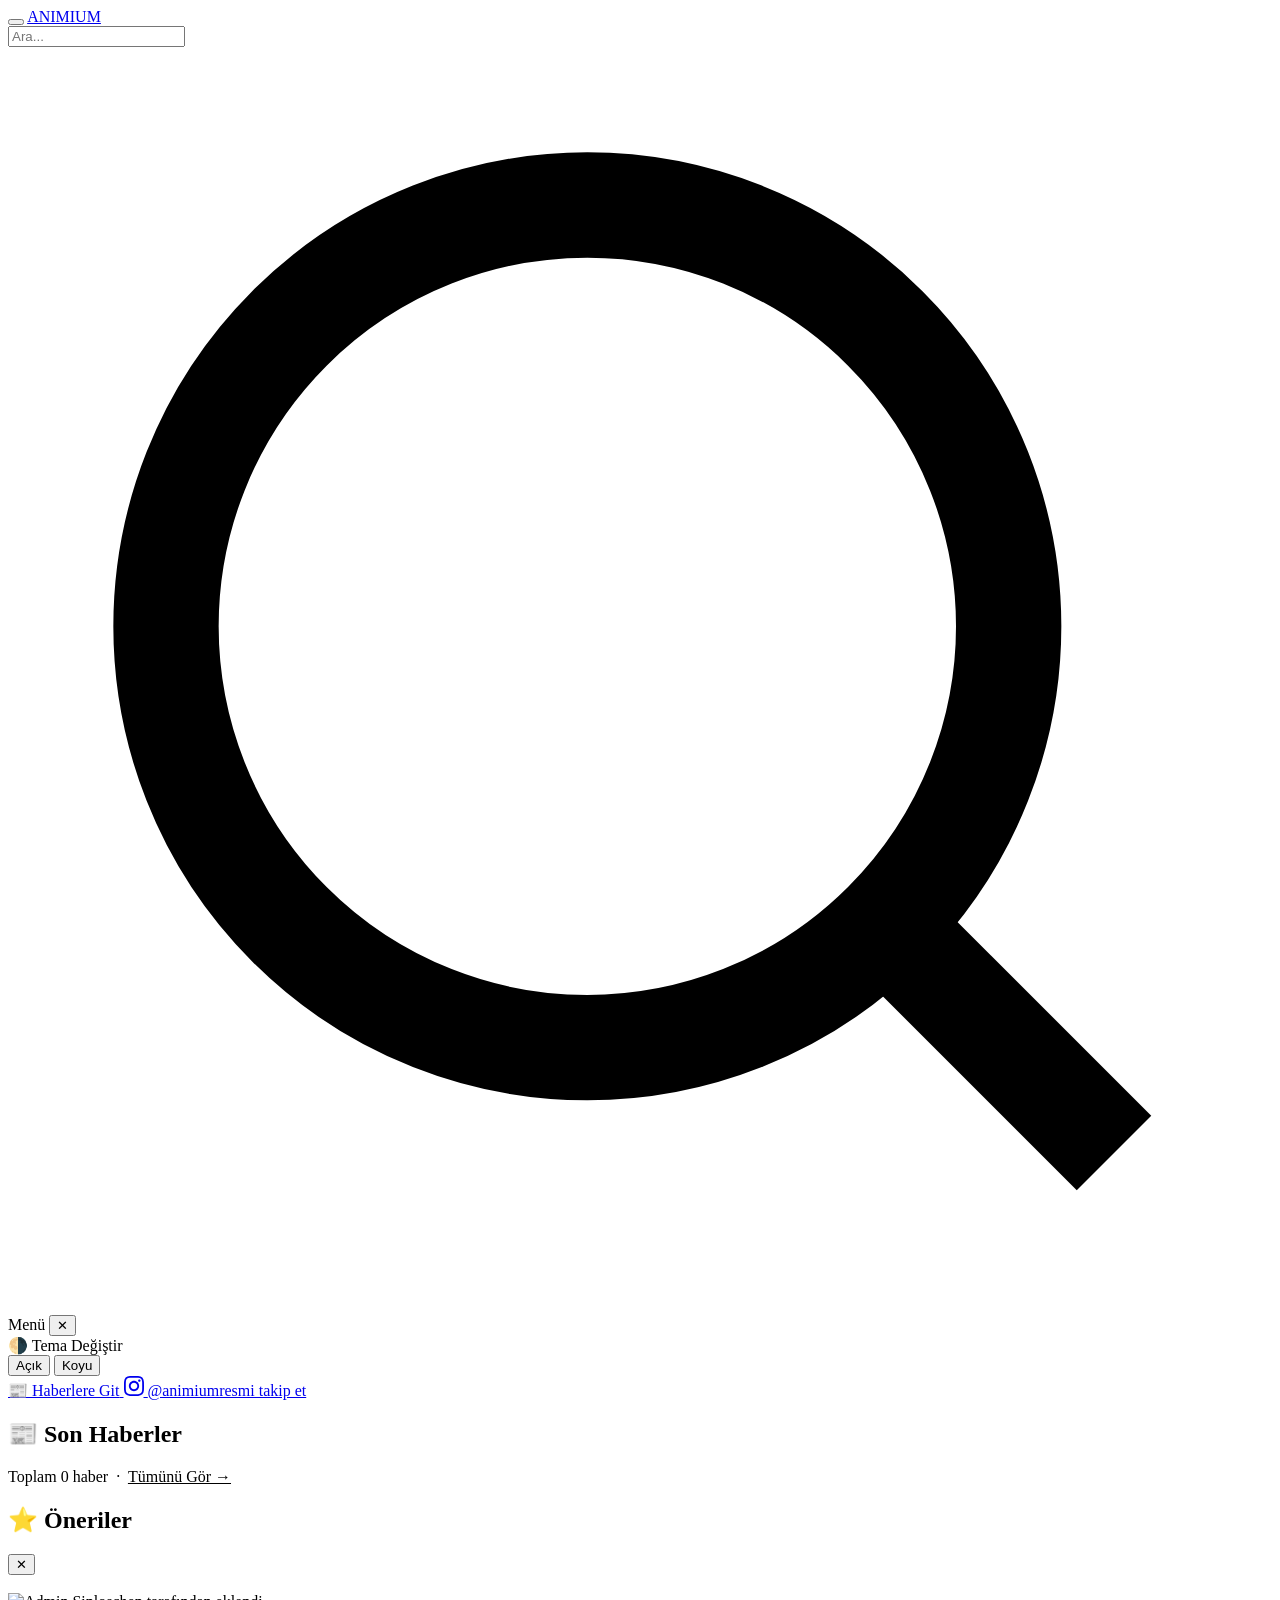
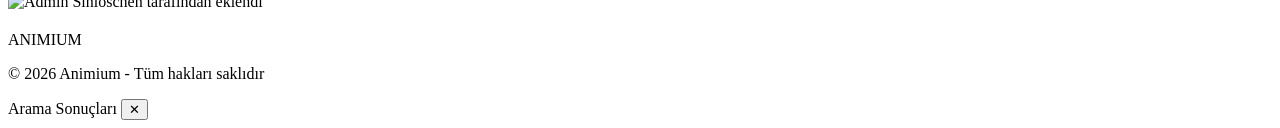
==== index.html @ d6267547 "Add files via upload" ====
<!DOCTYPE html>
<html lang="tr">
<head>
    <meta charset="UTF-8">
    <meta name="viewport" content="width=device-width, initial-scale=1.0">
    <title>Animium - Anime Haber Portalı</title>
    <link rel="preconnect" href="[fonts.googleapis.com](https://fonts.googleapis.com)">
    <link rel="preconnect" href="[fonts.gstatic.com](https://fonts.gstatic.com)" crossorigin>
    <link href="[fonts.googleapis.com](https://fonts.googleapis.com/css2?family=Righteous&family=Poppins:wght@300;400;500;600;700&display=swap)" rel="stylesheet">
    <link rel="stylesheet" href="css/style.css">
</head>
<body>
    <!-- Navbar -->
    <nav class="navbar" id="navbar">
        <button class="hamburger" id="hamburgerBtn" aria-label="Menü">
            <span></span>
            <span></span>
            <span></span>
        </button>
        
        <a href="index.html" class="logo">ANIMIUM</a>
        
        <div class="search-box">
            <input type="text" id="searchInput" placeholder="Ara...">
            <svg class="search-icon" viewBox="0 0 24 24" fill="none" stroke="currentColor" stroke-width="2">
                <circle cx="11" cy="11" r="8"></circle>
                <path d="m21 21-4.35-4.35"></path>
            </svg>
        </div>
    </nav>

    <!-- Hamburger Menü -->
    <div class="menu-overlay" id="menuOverlay"></div>
    <aside class="side-menu" id="sideMenu">
        <div class="menu-header">
            <span class="menu-title">Menü</span>
            <button class="close-menu" id="closeMenu">✕</button>
        </div>
        <div class="menu-content">
            <div class="menu-item theme-toggle">
                <span class="menu-icon">🌗</span>
                <span>Tema Değiştir</span>
                <div class="theme-buttons">
                    <button class="theme-btn" data-theme="light">Açık</button>
                    <button class="theme-btn" data-theme="dark">Koyu</button>
                </div>
            </div>
            <a href="haberler.html" class="menu-item">
                <span class="menu-icon">📰</span>
                <span>Haberlere Git</span>
            </a>
            <a href="[instagram.com](https://instagram.com/animiumresmi)" target="_blank" class="menu-item instagram-link">
                <span class="menu-icon">
                    <svg viewBox="0 0 24 24" fill="currentColor" width="20" height="20">
                        <path d="M12 2.163c3.204 0 3.584.012 4.85.07 3.252.148 4.771 1.691 4.919 4.919.058 1.265.069 1.645.069 4.849 0 3.205-.012 3.584-.069 4.849-.149 3.225-1.664 4.771-4.919 4.919-1.266.058-1.644.07-4.85.07-3.204 0-3.584-.012-4.849-.07-3.26-.149-4.771-1.699-4.919-4.92-.058-1.265-.07-1.644-.07-4.849 0-3.204.013-3.583.07-4.849.149-3.227 1.664-4.771 4.919-4.919 1.266-.057 1.645-.069 4.849-.069zm0-2.163c-3.259 0-3.667.014-4.947.072-4.358.2-6.78 2.618-6.98 6.98-.059 1.281-.073 1.689-.073 4.948 0 3.259.014 3.668.072 4.948.2 4.358 2.618 6.78 6.98 6.98 1.281.058 1.689.072 4.948.072 3.259 0 3.668-.014 4.948-.072 4.354-.2 6.782-2.618 6.979-6.98.059-1.28.073-1.689.073-4.948 0-3.259-.014-3.667-.072-4.947-.196-4.354-2.617-6.78-6.979-6.98-1.281-.059-1.69-.073-4.949-.073zm0 5.838c-3.403 0-6.162 2.759-6.162 6.162s2.759 6.163 6.162 6.163 6.162-2.759 6.162-6.163c0-3.403-2.759-6.162-6.162-6.162zm0 10.162c-2.209 0-4-1.79-4-4 0-2.209 1.791-4 4-4s4 1.791 4 4c0 2.21-1.791 4-4 4zm6.406-11.845c-.796 0-1.441.645-1.441 1.44s.645 1.44 1.441 1.44c.795 0 1.439-.645 1.439-1.44s-.644-1.44-1.439-1.44z"/>
                    </svg>
                </span>
                <span>@animiumresmi takip et</span>
            </a>
        </div>
    </aside>

    <!-- Hero Slider -->
    <section class="hero-slider" id="heroSlider">
        <div class="slider-container" id="sliderContainer">
            <!-- JS ile doldurulacak -->
        </div>
        <div class="slider-dots" id="sliderDots"></div>
    </section>

    <!-- Son Haberler -->
    <section class="section">
        <h2 class="section-title">
            <span class="title-icon">📰</span>
            Son Haberler
        </h2>
        <!-- Kategori filtre butonları (JS tarafından doldurulur) -->
        <div class="kategori-filtre" id="kategoriFiltre"></div>
        <div class="haberler-scroll" id="sonHaberler">
            <!-- JS ile doldurulacak -->
        </div>
        <div class="haber-count">
            Toplam <span id="haberSayisi">0</span> haber &nbsp;·&nbsp;
            <a href="haberler.html" style="color:inherit;text-decoration:underline;">Tümünü Gör →</a>
        </div>
    </section>

    <!-- Öneriler -->
    <section class="section oneriler-section">
        <h2 class="section-title">
            <span class="title-icon">⭐</span>
            Öneriler
        </h2>
        <div class="oneriler-grid" id="onerilerGrid">
            <!-- JS ile doldurulacak -->
        </div>
    </section>

    <!-- Haber Detay Modal -->
    <div class="detail-modal" id="detailModal">
        <div class="detail-content">
            <button class="close-detail" id="closeDetail">✕</button>
            <div class="detail-image">
                <img id="detailImage" src="" alt="">
            </div>
            <div class="detail-body">
                <div class="detail-meta">
                    <img src="https://i.pinimg.com/736x/25/16/26/251626449a9effd2ca0423f8dfc32981.jpg" alt="Admin" class="admin-avatar">
                    <span class="admin-name">Sinloschen
                         tarafından eklendi</span>
                </div>
                <h2 id="detailTitle"></h2>
                <span class="detail-category" id="detailCategory"></span>
                <span class="detail-date" id="detailDate"></span>
                <div class="detail-text" id="detailText"></div>
            </div>
        </div>
    </div>

    <!-- Footer -->
    <footer class="footer">
        <div class="footer-content">
            <span class="footer-logo">ANIMIUM</span>
            <p>© 2026 Animium - Tüm hakları saklıdır</p>
        </div>
    </footer>

    <!-- Arama Sonuçları Modal -->
    <div class="search-results-modal" id="searchResultsModal">
        <div class="search-results-container">
            <div class="search-results-header">
                <span>Arama Sonuçları</span>
                <button class="close-search" id="closeSearch">✕</button>
            </div>
            <div class="search-results-list" id="searchResultsList"></div>
        </div>
    </div>

    <script src="js/data.js"></script>
    <script src="js/main.js"></script>
</body>
</html>
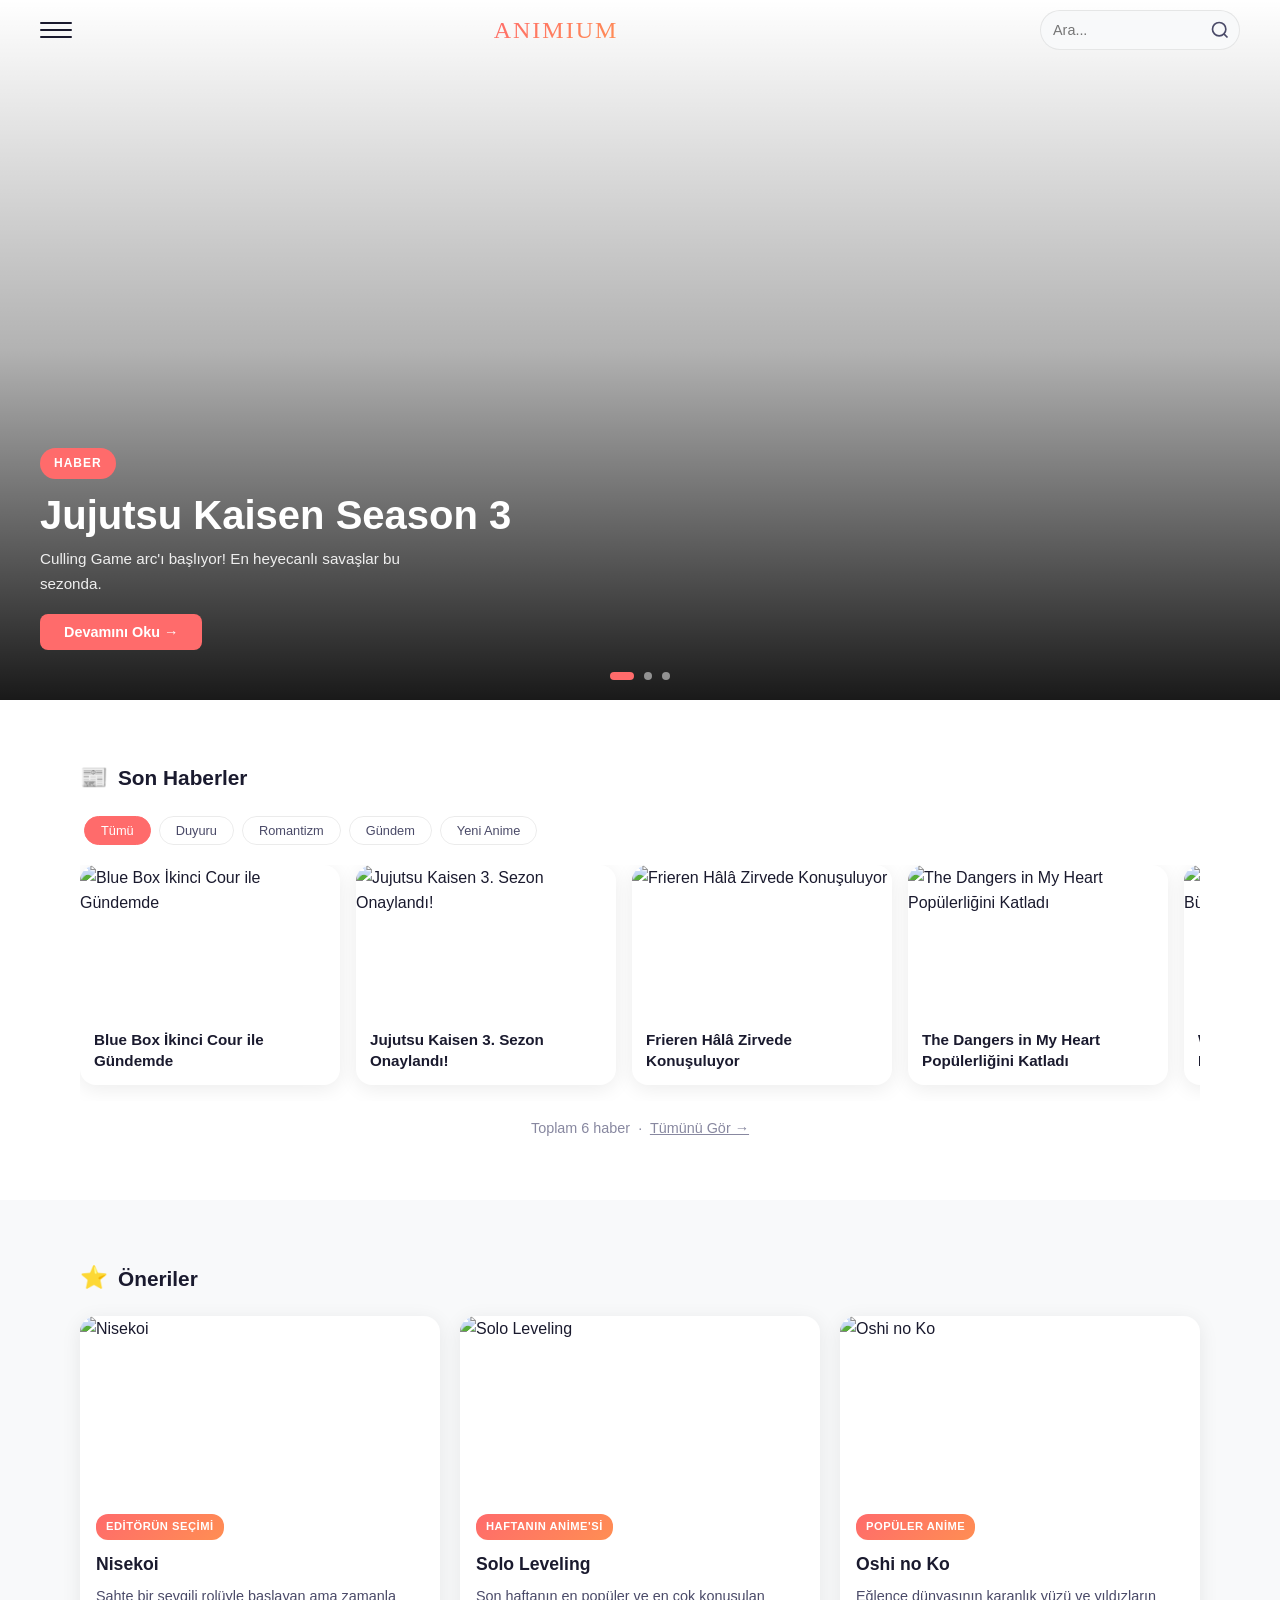
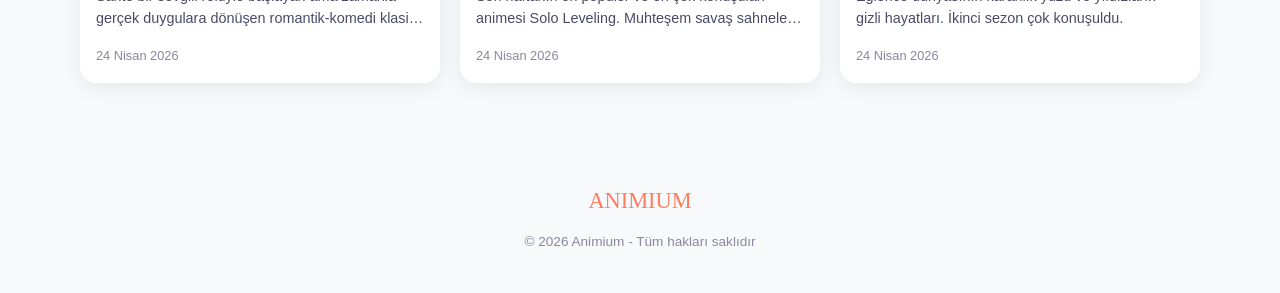
==== commit b91a5f28: "Update index.html" ====
--- a/index.html
+++ b/index.html
@@ -7,7 +7,7 @@
     <link rel="preconnect" href="[fonts.googleapis.com](https://fonts.googleapis.com)">
     <link rel="preconnect" href="[fonts.gstatic.com](https://fonts.gstatic.com)" crossorigin>
     <link href="[fonts.googleapis.com](https://fonts.googleapis.com/css2?family=Righteous&family=Poppins:wght@300;400;500;600;700&display=swap)" rel="stylesheet">
-    <link rel="stylesheet" href="css/style.css">
+    <link rel="stylesheet" href="style.css">
 </head>
 <body>
     <!-- Navbar -->
@@ -136,7 +136,7 @@
         </div>
     </div>
 
-    <script src="js/data.js"></script>
-    <script src="js/main.js"></script>
+    <script src="data.js"></script>
+    <script src="main.js"></script>
 </body>
-</html>+</html>
--- a/style.css
+++ b/style.css
@@ -0,0 +1,1107 @@
+/* css/style.css */
+
+/* ==================== CSS VARIABLES ==================== */
+:root {
+    /* Light Theme (Default) */
+    --bg-primary: #ffffff;
+    --bg-secondary: #f8f9fa;
+    --bg-card: #ffffff;
+    --text-primary: #1a1a2e;
+    --text-secondary: #4a4a68;
+    --text-muted: #8888a0;
+    --accent: #ff6b6b;
+    --accent-hover: #ff5252;
+    --accent-gradient: linear-gradient(135deg, #ff6b6b 0%, #ff8e53 100%);
+    --border: rgba(0, 0, 0, 0.08);
+    --shadow: 0 4px 20px rgba(0, 0, 0, 0.08);
+    --shadow-hover: 0 8px 30px rgba(0, 0, 0, 0.12);
+    --navbar-bg: rgba(255, 255, 255, 0.8);
+    --navbar-blur: blur(20px);
+    --overlay: rgba(0, 0, 0, 0.5);
+}
+
+[data-theme="dark"] {
+    --bg-primary: #0f0f1a;
+    --bg-secondary: #1a1a2e;
+    --bg-card: #16162a;
+    --text-primary: #ffffff;
+    --text-secondary: #b8b8d0;
+    --text-muted: #6868a0;
+    --accent: #ff6b6b;
+    --accent-hover: #ff8585;
+    --border: rgba(255, 255, 255, 0.08);
+    --shadow: 0 4px 20px rgba(0, 0, 0, 0.3);
+    --shadow-hover: 0 8px 30px rgba(0, 0, 0, 0.4);
+    --navbar-bg: rgba(15, 15, 26, 0.85);
+    --overlay: rgba(0, 0, 0, 0.7);
+}
+
+/* ==================== RESET & BASE ==================== */
+*, *::before, *::after {
+    margin: 0;
+    padding: 0;
+    box-sizing: border-box;
+}
+
+html {
+    scroll-behavior: smooth;
+    -webkit-tap-highlight-color: transparent;
+}
+
+body {
+    font-family: 'Poppins', -apple-system, BlinkMacSystemFont, sans-serif;
+    background-color: var(--bg-primary);
+    color: var(--text-primary);
+    line-height: 1.6;
+    overflow-x: hidden;
+    transition: background-color 0.3s ease, color 0.3s ease;
+}
+
+a {
+    text-decoration: none;
+    color: inherit;
+}
+
+img {
+    max-width: 100%;
+    height: auto;
+    display: block;
+}
+
+button {
+    font-family: inherit;
+    cursor: pointer;
+    border: none;
+    background: none;
+}
+
+/* ==================== NAVBAR ==================== */
+.navbar {
+    position: fixed;
+    top: 0;
+    left: 0;
+    right: 0;
+    height: 60px;
+    display: flex;
+    align-items: center;
+    justify-content: space-between;
+    padding: 0 16px;
+    z-index: 1000;
+    transition: all 0.3s ease;
+    background: transparent;
+}
+
+.navbar.scrolled {
+    background: var(--navbar-bg);
+    backdrop-filter: var(--navbar-blur);
+    -webkit-backdrop-filter: var(--navbar-blur);
+    box-shadow: 0 2px 20px rgba(0, 0, 0, 0.1);
+}
+
+.hamburger {
+    width: 32px;
+    height: 24px;
+    display: flex;
+    flex-direction: column;
+    justify-content: space-between;
+    padding: 4px 0;
+}
+
+.hamburger span {
+    display: block;
+    width: 100%;
+    height: 2px;
+    background: var(--text-primary);
+    border-radius: 2px;
+    transition: all 0.3s ease;
+}
+
+.hamburger.active span:nth-child(1) {
+    transform: rotate(45deg) translate(5px, 5px);
+}
+
+.hamburger.active span:nth-child(2) {
+    opacity: 0;
+}
+
+.hamburger.active span:nth-child(3) {
+    transform: rotate(-45deg) translate(6px, -6px);
+}
+
+.logo {
+    font-family: 'Righteous', cursive;
+    font-size: 1.5rem;
+    background: var(--accent-gradient);
+    -webkit-background-clip: text;
+    -webkit-text-fill-color: transparent;
+    background-clip: text;
+    letter-spacing: 2px;
+}
+
+.search-box {
+    position: relative;
+    width: 40px;
+    height: 40px;
+    transition: width 0.3s ease;
+}
+
+.search-box input {
+    width: 100%;
+    height: 100%;
+    padding: 0 40px 0 12px;
+    border: 1px solid var(--border);
+    border-radius: 20px;
+    background: var(--bg-secondary);
+    color: var(--text-primary);
+    font-size: 0.9rem;
+    opacity: 0;
+    transition: all 0.3s ease;
+}
+
+.search-box.active {
+    width: 200px;
+}
+
+.search-box.active input {
+    opacity: 1;
+}
+
+.search-icon {
+    position: absolute;
+    right: 10px;
+    top: 50%;
+    transform: translateY(-50%);
+    width: 20px;
+    height: 20px;
+    color: var(--text-secondary);
+    pointer-events: none;
+}
+
+/* ==================== SIDE MENU ==================== */
+.menu-overlay {
+    position: fixed;
+    inset: 0;
+    background: var(--overlay);
+    opacity: 0;
+    visibility: hidden;
+    z-index: 1001;
+    transition: all 0.3s ease;
+}
+
+.menu-overlay.active {
+    opacity: 1;
+    visibility: visible;
+}
+
+.side-menu {
+    position: fixed;
+    top: 0;
+    left: -280px;
+    width: 280px;
+    height: 100vh;
+    background: var(--bg-card);
+    z-index: 1002;
+    transition: left 0.3s ease;
+    display: flex;
+    flex-direction: column;
+}
+
+.side-menu.active {
+    left: 0;
+}
+
+.menu-header {
+    display: flex;
+    justify-content: space-between;
+    align-items: center;
+    padding: 20px;
+    border-bottom: 1px solid var(--border);
+}
+
+.menu-title {
+    font-weight: 600;
+    font-size: 1.1rem;
+}
+
+.close-menu {
+    width: 32px;
+    height: 32px;
+    display: flex;
+    align-items: center;
+    justify-content: center;
+    font-size: 1.2rem;
+    color: var(--text-secondary);
+    border-radius: 8px;
+    transition: all 0.2s ease;
+}
+
+.close-menu:hover {
+    background: var(--bg-secondary);
+    color: var(--text-primary);
+}
+
+.menu-content {
+    flex: 1;
+    padding: 20px;
+}
+
+.menu-item {
+    display: flex;
+    align-items: center;
+    gap: 12px;
+    padding: 14px;
+    border-radius: 12px;
+    transition: all 0.2s ease;
+    margin-bottom: 8px;
+}
+
+.menu-item:hover {
+    background: var(--bg-secondary);
+}
+
+.menu-icon {
+    font-size: 1.2rem;
+    width: 24px;
+    display: flex;
+    align-items: center;
+    justify-content: center;
+}
+
+.theme-toggle {
+    flex-wrap: wrap;
+}
+
+.theme-buttons {
+    width: 100%;
+    display: flex;
+    gap: 8px;
+    margin-top: 12px;
+}
+
+.theme-btn {
+    flex: 1;
+    padding: 10px;
+    border-radius: 8px;
+    font-size: 0.85rem;
+    font-weight: 500;
+    background: var(--bg-secondary);
+    color: var(--text-secondary);
+    border: 1px solid var(--border);
+    transition: all 0.2s ease;
+}
+
+.theme-btn:hover,
+.theme-btn.active {
+    background: var(--accent);
+    color: white;
+    border-color: var(--accent);
+}
+
+.instagram-link {
+    background: linear-gradient(45deg, #f09433 0%, #e6683c 25%, #dc2743 50%, #cc2366 75%, #bc1888 100%);
+    color: white !important;
+}
+
+.instagram-link:hover {
+    transform: scale(1.02);
+}
+
+/* ==================== HERO SLIDER ==================== */
+.hero-slider {
+    position: relative;
+    width: 100%;
+    height: 70vh;
+    min-height: 400px;
+    max-height: 600px;
+    overflow: hidden;
+}
+
+.slider-container {
+    display: flex;
+    height: 100%;
+    transition: transform 0.5s ease;
+}
+
+.slide {
+    flex: 0 0 100%;
+    position: relative;
+    display: flex;
+    align-items: flex-end;
+}
+
+.slide-bg {
+    position: absolute;
+    inset: 0;
+    background-size: cover;
+    background-position: center;
+}
+
+.slide-bg::after {
+    content: '';
+    position: absolute;
+    inset: 0;
+    background: linear-gradient(to top, rgba(0,0,0,0.9) 0%, rgba(0,0,0,0.3) 50%, transparent 100%);
+}
+
+.slide-content {
+    position: relative;
+    z-index: 1;
+    padding: 30px 20px;
+    color: white;
+}
+
+.slide-tag {
+    display: inline-block;
+    padding: 6px 14px;
+    background: var(--accent);
+    border-radius: 20px;
+    font-size: 0.75rem;
+    font-weight: 600;
+    text-transform: uppercase;
+    letter-spacing: 1px;
+    margin-bottom: 12px;
+}
+
+.slide-title {
+    font-size: 1.8rem;
+    font-weight: 700;
+    margin-bottom: 8px;
+    line-height: 1.2;
+}
+
+.slide-desc {
+    font-size: 0.95rem;
+    opacity: 0.9;
+    max-width: 90%;
+}
+
+.slider-dots {
+    position: absolute;
+    bottom: 20px;
+    left: 50%;
+    transform: translateX(-50%);
+    display: flex;
+    gap: 10px;
+    z-index: 10;
+}
+
+.dot {
+    width: 8px;
+    height: 8px;
+    border-radius: 50%;
+    background: rgba(255, 255, 255, 0.5);
+    cursor: pointer;
+    transition: all 0.3s ease;
+}
+
+.dot.active {
+    width: 24px;
+    border-radius: 4px;
+    background: var(--accent);
+}
+
+/* ==================== SECTIONS ==================== */
+.section {
+    padding: 40px 16px;
+}
+
+.section-title {
+    display: flex;
+    align-items: center;
+    gap: 10px;
+    font-size: 1.3rem;
+    font-weight: 600;
+    margin-bottom: 20px;
+}
+
+.title-icon {
+    font-size: 1.4rem;
+}
+
+/* ==================== HABERLER SCROLL ==================== */
+.haberler-scroll {
+    display: flex;
+    gap: 16px;
+    overflow-x: auto;
+    padding-bottom: 16px;
+    scroll-snap-type: x mandatory;
+    -webkit-overflow-scrolling: touch;
+    scrollbar-width: none;
+}
+
+.haberler-scroll::-webkit-scrollbar {
+    display: none;
+}
+
+.haber-card-mini {
+    flex: 0 0 260px;
+    scroll-snap-align: start;
+    background: var(--bg-card);
+    border-radius: 16px;
+    overflow: hidden;
+    box-shadow: var(--shadow);
+    transition: all 0.3s ease;
+    cursor: pointer;
+}
+
+.haber-card-mini:hover {
+    transform: translateY(-4px);
+    box-shadow: var(--shadow-hover);
+}
+
+.haber-card-mini img {
+    width: 100%;
+    height: 150px;
+    object-fit: cover;
+}
+
+.haber-card-mini h3 {
+    padding: 14px;
+    font-size: 0.95rem;
+    font-weight: 600;
+    line-height: 1.4;
+    display: -webkit-box;
+    -webkit-line-clamp: 2;
+    -webkit-box-orient: vertical;
+    overflow: hidden;
+}
+
+.haber-count {
+    text-align: center;
+    margin-top: 16px;
+    color: var(--text-muted);
+    font-size: 0.9rem;
+}
+
+/* ==================== ÖNERİLER ==================== */
+.oneriler-section {
+    background: var(--bg-secondary);
+}
+
+.oneriler-grid {
+    display: grid;
+    gap: 20px;
+}
+
+.oneri-card {
+    background: var(--bg-card);
+    border-radius: 16px;
+    overflow: hidden;
+    box-shadow: var(--shadow);
+    transition: all 0.3s ease;
+}
+
+.oneri-card:hover {
+    transform: translateY(-4px);
+    box-shadow: var(--shadow-hover);
+}
+
+.oneri-image {
+    width: 100%;
+    height: 180px;
+    object-fit: cover;
+}
+
+.oneri-content {
+    padding: 16px;
+}
+
+.oneri-tag {
+    display: inline-block;
+    padding: 4px 10px;
+    background: var(--accent-gradient);
+    color: white;
+    border-radius: 12px;
+    font-size: 0.7rem;
+    font-weight: 600;
+    text-transform: uppercase;
+    letter-spacing: 0.5px;
+    margin-bottom: 10px;
+}
+
+.oneri-title {
+    font-size: 1.1rem;
+    font-weight: 600;
+    margin-bottom: 8px;
+}
+
+.oneri-desc {
+    font-size: 0.9rem;
+    color: var(--text-secondary);
+    line-height: 1.5;
+    margin-bottom: 12px;
+    display: -webkit-box;
+    -webkit-line-clamp: 2;
+    -webkit-box-orient: vertical;
+    overflow: hidden;
+}
+
+.oneri-time {
+    font-size: 0.8rem;
+    color: var(--text-muted);
+}
+
+/* ==================== HABERLER PAGE ==================== */
+.haberler-page {
+    padding: 80px 16px 40px;
+    min-height: 100vh;
+}
+
+.page-header {
+    text-align: center;
+    margin-bottom: 30px;
+}
+
+.page-header h1 {
+    font-size: 1.8rem;
+    margin-bottom: 8px;
+}
+
+.haber-count-page {
+    color: var(--text-muted);
+    font-size: 0.9rem;
+}
+
+.haberler-grid {
+    display: grid;
+    gap: 20px;
+}
+
+.haber-card {
+    background: var(--bg-card);
+    border-radius: 16px;
+    overflow: hidden;
+    box-shadow: var(--shadow);
+    transition: all 0.3s ease;
+}
+
+.haber-card:hover {
+    transform: translateY(-4px);
+    box-shadow: var(--shadow-hover);
+}
+
+.haber-card img {
+    width: 100%;
+    height: 200px;
+    object-fit: cover;
+}
+
+.haber-card-content {
+    padding: 16px;
+}
+
+.haber-kategori {
+    display: inline-block;
+    padding: 4px 10px;
+    background: var(--bg-secondary);
+    color: var(--accent);
+    border-radius: 8px;
+    font-size: 0.75rem;
+    font-weight: 600;
+    margin-bottom: 10px;
+}
+
+.haber-card h3 {
+    font-size: 1.1rem;
+    margin-bottom: 8px;
+    line-height: 1.4;
+}
+
+.haber-card p {
+    font-size: 0.9rem;
+    color: var(--text-secondary);
+    line-height: 1.5;
+    margin-bottom: 14px;
+    display: -webkit-box;
+    -webkit-line-clamp: 2;
+    -webkit-box-orient: vertical;
+    overflow: hidden;
+}
+
+.detay-btn {
+    display: inline-flex;
+    align-items: center;
+    gap: 6px;
+    padding: 10px 18px;
+    background: var(--accent-gradient);
+    color: white;
+    border-radius: 10px;
+    font-size: 0.85rem;
+    font-weight: 500;
+    transition: all 0.2s ease;
+}
+
+.detay-btn:hover {
+    transform: scale(1.02);
+    box-shadow: 0 4px 15px rgba(255, 107, 107, 0.4);
+}
+
+/* ==================== PAGINATION ==================== */
+.pagination {
+    display: flex;
+    justify-content: center;
+    align-items: center;
+    gap: 8px;
+    margin-top: 40px;
+    flex-wrap: wrap;
+}
+
+.page-btn {
+    min-width: 40px;
+    height: 40px;
+    padding: 0 12px;
+    display: flex;
+    align-items: center;
+    justify-content: center;
+    border-radius: 10px;
+    font-size: 0.9rem;
+    font-weight: 500;
+    background: var(--bg-card);
+    color: var(--text-secondary);
+    border: 1px solid var(--border);
+    transition: all 0.2s ease;
+}
+
+.page-btn:hover:not(:disabled) {
+    background: var(--bg-secondary);
+    color: var(--text-primary);
+}
+
+.page-btn.active {
+    background: var(--accent);
+    color: white;
+    border-color: var(--accent);
+}
+
+.page-btn:disabled {
+    opacity: 0.5;
+    cursor: not-allowed;
+}
+
+/* ==================== DETAIL MODAL ==================== */
+.detail-modal {
+    position: fixed;
+    inset: 0;
+    background: var(--overlay);
+    z-index: 2000;
+    display: flex;
+    align-items: flex-end;
+    justify-content: center;
+    opacity: 0;
+    visibility: hidden;
+    transition: all 0.3s ease;
+}
+
+.detail-modal.active {
+    opacity: 1;
+    visibility: visible;
+}
+
+.detail-content {
+    width: 100%;
+    max-height: 90vh;
+    background: var(--bg-card);
+    border-radius: 24px 24px 0 0;
+    overflow: hidden;
+    transform: translateY(100%);
+    transition: transform 0.4s ease;
+    display: flex;
+    flex-direction: column;
+}
+
+.detail-modal.active .detail-content {
+    transform: translateY(0);
+}
+
+.close-detail {
+    position: absolute;
+    top: 16px;
+    right: 16px;
+    width: 36px;
+    height: 36px;
+    background: rgba(0, 0, 0, 0.5);
+    color: white;
+    border-radius: 50%;
+    font-size: 1.2rem;
+    display: flex;
+    align-items: center;
+    justify-content: center;
+    z-index: 10;
+}
+
+.detail-image {
+    position: relative;
+    width: 100%;
+    height: 250px;
+    flex-shrink: 0;
+}
+
+.detail-image img {
+    width: 100%;
+    height: 100%;
+    object-fit: cover;
+}
+
+.detail-body {
+    padding: 20px;
+    overflow-y: auto;
+    flex: 1;
+}
+
+.detail-meta {
+    display: flex;
+    align-items: center;
+    gap: 12px;
+    margin-bottom: 16px;
+}
+
+.admin-avatar {
+    width: 40px;
+    height: 40px;
+    border-radius: 50%;
+    object-fit: cover;
+}
+
+.admin-name {
+    font-size: 0.9rem;
+    color: var(--text-secondary);
+}
+
+.detail-body h2 {
+    font-size: 1.4rem;
+    margin-bottom: 12px;
+    line-height: 1.3;
+}
+
+.detail-category {
+    display: inline-block;
+    padding: 4px 12px;
+    background: var(--accent);
+    color: white;
+    border-radius: 8px;
+    font-size: 0.75rem;
+    font-weight: 600;
+    margin-right: 10px;
+}
+
+.detail-date {
+    font-size: 0.85rem;
+    color: var(--text-muted);
+}
+
+.detail-text {
+    margin-top: 20px;
+    font-size: 1rem;
+    line-height: 1.8;
+    color: var(--text-secondary);
+    white-space: pre-line;
+}
+
+/* ==================== SEARCH RESULTS ==================== */
+.search-results-modal {
+    position: fixed;
+    inset: 0;
+    background: var(--overlay);
+    z-index: 1500;
+    display: flex;
+    align-items: flex-start;
+    justify-content: center;
+    padding: 80px 16px 20px;
+    opacity: 0;
+    visibility: hidden;
+    transition: all 0.3s ease;
+}
+
+.search-results-modal.active {
+    opacity: 1;
+    visibility: visible;
+}
+
+.search-results-container {
+    width: 100%;
+    max-width: 500px;
+    max-height: 70vh;
+    background: var(--bg-card);
+    border-radius: 16px;
+    overflow: hidden;
+    display: flex;
+    flex-direction: column;
+}
+
+.search-results-header {
+    display: flex;
+    justify-content: space-between;
+    align-items: center;
+    padding: 16px;
+    border-bottom: 1px solid var(--border);
+    font-weight: 600;
+}
+
+.close-search {
+    width: 32px;
+    height: 32px;
+    display: flex;
+    align-items: center;
+    justify-content: center;
+    color: var(--text-secondary);
+    border-radius: 8px;
+    transition: all 0.2s ease;
+}
+
+.close-search:hover {
+    background: var(--bg-secondary);
+}
+
+.search-results-list {
+    flex: 1;
+    overflow-y: auto;
+    padding: 8px;
+}
+
+.search-result-item {
+    display: flex;
+    gap: 12px;
+    padding: 12px;
+    border-radius: 12px;
+    transition: background 0.2s ease;
+    cursor: pointer;
+}
+
+.search-result-item:hover {
+    background: var(--bg-secondary);
+}
+
+.search-result-item img {
+    width: 60px;
+    height: 60px;
+    border-radius: 8px;
+    object-fit: cover;
+    flex-shrink: 0;
+}
+
+.search-result-info {
+    flex: 1;
+    min-width: 0;
+}
+
+.search-result-info h4 {
+    font-size: 0.95rem;
+    margin-bottom: 4px;
+    white-space: nowrap;
+    overflow: hidden;
+    text-overflow: ellipsis;
+}
+
+.search-result-info p {
+    font-size: 0.8rem;
+    color: var(--text-muted);
+}
+
+.no-results {
+    text-align: center;
+    padding: 40px;
+    color: var(--text-muted);
+}
+
+/* ==================== FOOTER ==================== */
+.footer {
+    background: var(--bg-secondary);
+    padding: 40px 16px;
+    text-align: center;
+}
+
+.footer-logo {
+    font-family: 'Righteous', cursive;
+    font-size: 1.4rem;
+    background: var(--accent-gradient);
+    -webkit-background-clip: text;
+    -webkit-text-fill-color: transparent;
+    background-clip: text;
+    display: block;
+    margin-bottom: 12px;
+}
+
+.footer p {
+    font-size: 0.85rem;
+    color: var(--text-muted);
+}
+
+/* ==================== ANIMATIONS ==================== */
+@keyframes fadeInUp {
+    from {
+        opacity: 0;
+        transform: translateY(20px);
+    }
+    to {
+        opacity: 1;
+        transform: translateY(0);
+    }
+}
+
+.haber-card,
+.oneri-card,
+.haber-card-mini {
+    animation: fadeInUp 0.5s ease backwards;
+}
+
+.haber-card:nth-child(1) { animation-delay: 0.1s; }
+.haber-card:nth-child(2) { animation-delay: 0.15s; }
+.haber-card:nth-child(3) { animation-delay: 0.2s; }
+.haber-card:nth-child(4) { animation-delay: 0.25s; }
+.haber-card:nth-child(5) { animation-delay: 0.3s; }
+.haber-card:nth-child(6) { animation-delay: 0.35s; }
+.haber-card:nth-child(7) { animation-delay: 0.4s; }
+.haber-card:nth-child(8) { animation-delay: 0.45s; }
+
+/* ==================== TABLET & DESKTOP ==================== */
+@media (min-width: 768px) {
+    .navbar {
+        padding: 0 40px;
+    }
+
+    .search-box {
+        width: 200px;
+    }
+
+    .search-box input {
+        opacity: 1;
+    }
+
+    .hero-slider {
+        height: 80vh;
+        max-height: 700px;
+    }
+
+    .slide-title {
+        font-size: 2.5rem;
+    }
+
+    .slide-content {
+        padding: 50px 40px;
+    }
+
+    .section {
+        padding: 60px 40px;
+    }
+
+    .oneriler-grid {
+        grid-template-columns: repeat(3, 1fr);
+    }
+
+    .haberler-page {
+        padding: 100px 40px 60px;
+    }
+
+    .haberler-grid {
+        grid-template-columns: repeat(2, 1fr);
+    }
+
+    .detail-modal {
+        align-items: center;
+    }
+
+    .detail-content {
+        max-width: 600px;
+        max-height: 85vh;
+        border-radius: 24px;
+        transform: translateY(50px);
+        opacity: 0;
+    }
+
+    .detail-modal.active .detail-content {
+        transform: translateY(0);
+        opacity: 1;
+    }
+
+    .detail-image {
+        height: 300px;
+    }
+}
+
+@media (min-width: 1024px) {
+    .haberler-grid {
+        grid-template-columns: repeat(3, 1fr);
+    }
+}
+
+@media (min-width: 1200px) {
+    .haberler-grid {
+        grid-template-columns: repeat(4, 1fr);
+    }
+
+    .section,
+    .haberler-page {
+        padding-left: 80px;
+        padding-right: 80px;
+    }
+}
+
+/* ─── KATEGORİ FİLTRE ──────────────────────────────────── */
+.kategori-filtre {
+    display: flex;
+    gap: 8px;
+    flex-wrap: wrap;
+    margin-bottom: 20px;
+    padding: 0 4px;
+}
+
+.kategori-btn {
+    padding: 6px 16px;
+    border-radius: 20px;
+    border: 1.5px solid var(--border);
+    background: transparent;
+    color: var(--text-secondary);
+    font-family: 'Poppins', sans-serif;
+    font-size: 0.8rem;
+    font-weight: 500;
+    cursor: pointer;
+    transition: all 0.2s ease;
+}
+
+.kategori-btn:hover {
+    border-color: var(--accent);
+    color: var(--accent);
+}
+
+.kategori-btn.active {
+    background: var(--accent);
+    border-color: var(--accent);
+    color: #fff;
+}
+
+/* ─── OKUNDU TAKİBİ ─────────────────────────────────────── */
+.haber-card-mini.okundu,
+.oneri-card.okundu {
+    opacity: 0.55;
+    filter: grayscale(30%);
+}
+
+.okundu-badge {
+    display: inline-block;
+    margin-top: 6px;
+    font-size: 0.7rem;
+    color: var(--accent);
+    font-weight: 600;
+    letter-spacing: 0.03em;
+}
+
+/* ─── SLIDER DETAY BUTONU ───────────────────────────────── */
+.slide-detay-btn {
+    margin-top: 18px;
+    padding: 10px 24px;
+    background: var(--accent);
+    color: #fff;
+    border: none;
+    border-radius: 8px;
+    font-family: 'Poppins', sans-serif;
+    font-size: 0.9rem;
+    font-weight: 600;
+    cursor: pointer;
+    transition: opacity 0.2s, transform 0.2s;
+    display: inline-block;
+}
+
+.slide-detay-btn:hover {
+    opacity: 0.88;
+    transform: translateY(-2px);
+}
